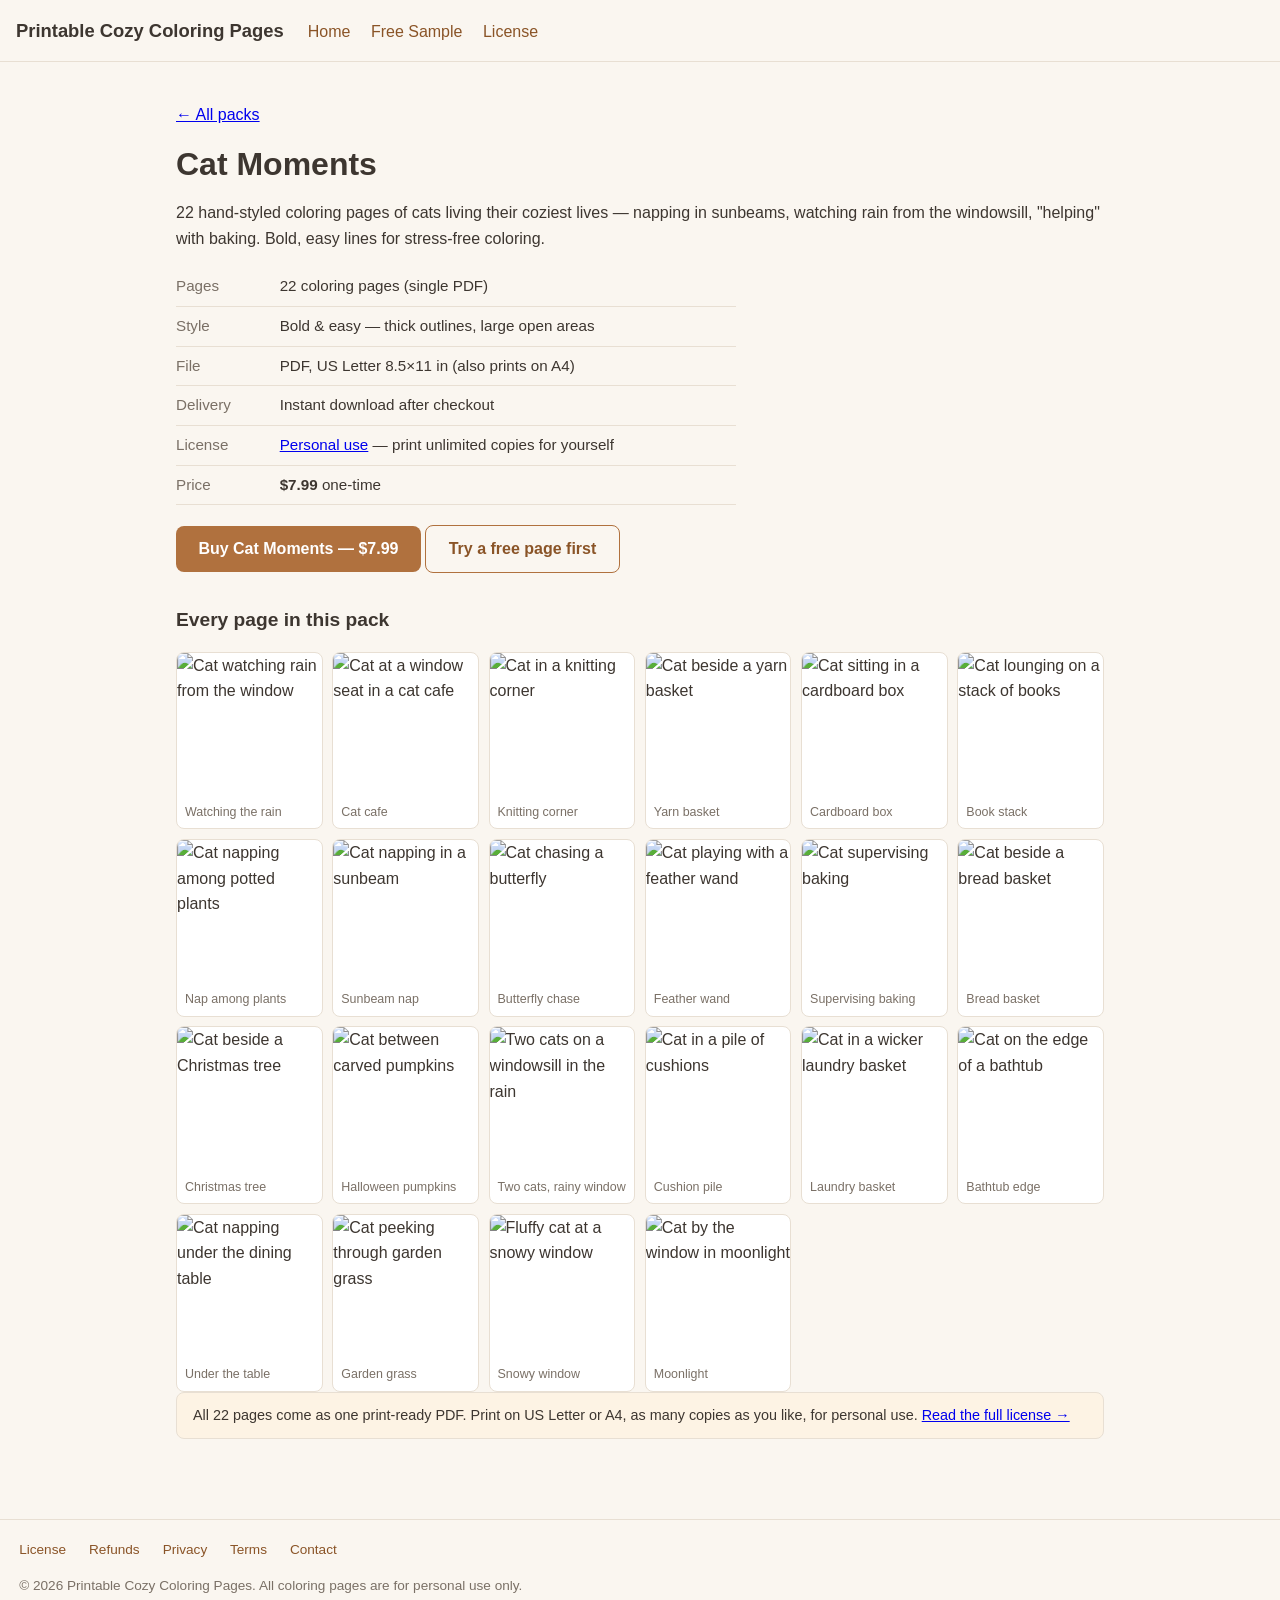
==== cat-moments.html @ 9f1aa416 "autorev 静态站上线 GitHub Pages（cozy.damolabs.app） 撤销: 删除 repo wyyxdgm/autorev-site" ====
<!DOCTYPE html>
<html lang="en">
<head>
<meta charset="utf-8">
<meta name="viewport" content="width=device-width, initial-scale=1">
<title>Cat Moments — 22 Printable Coloring Pages ($7.99)</title>
<link rel="stylesheet" href="style.css">
</head>
<body>
<header class="site">
  <a class="brand" href="index.html">Printable Cozy Coloring Pages</a>
  <nav>
    <a href="index.html">Home</a>
    <a href="free-sample.html">Free Sample</a>
    <a href="license.html">License</a>
  </nav>
</header>

<main>
  <p><a href="index.html">← All packs</a></p>
  <h1>Cat Moments</h1>
  <p class="lede">22 hand-styled coloring pages of cats living their coziest lives — napping in
  sunbeams, watching rain from the windowsill, "helping" with baking. Bold, easy lines for
  stress-free coloring.</p>

  <table class="spec-table">
    <tr><td>Pages</td><td>22 coloring pages (single PDF)</td></tr>
    <tr><td>Style</td><td>Bold &amp; easy — thick outlines, large open areas</td></tr>
    <tr><td>File</td><td>PDF, US Letter 8.5×11 in (also prints on A4)</td></tr>
    <tr><td>Delivery</td><td>Instant download after checkout</td></tr>
    <tr><td>License</td><td><a href="license.html">Personal use</a> — print unlimited copies for yourself</td></tr>
    <tr><td>Price</td><td><strong>$7.99</strong> one-time</td></tr>
  </table>

  <p style="margin-top:1.2rem">
    <a class="btn" href="#" data-checkout-product="PROD_6fKMDvaYbG8PzTMGIL0THs">Buy Cat Moments — $7.99</a>
    <a class="btn secondary" href="free-sample.html">Try a free page first</a>
  </p>

  <h2>Every page in this pack</h2>
  <div class="thumbs">
    <figure><img src="../assets/samples/sample-02-cat-window.jpg" alt="Cat watching rain from the window"><figcaption>Watching the rain</figcaption></figure>
    <figure><img src="../assets/samples/sample-04-cat-cafe.jpg" alt="Cat at a window seat in a cat cafe"><figcaption>Cat cafe</figcaption></figure>
    <figure><img src="../assets/samples/sample-09-knitting.jpg" alt="Cat in a knitting corner"><figcaption>Knitting corner</figcaption></figure>
    <figure><img src="../assets/packs/cat-moments/A1-yarn-basket.jpg" alt="Cat beside a yarn basket"><figcaption>Yarn basket</figcaption></figure>
    <figure><img src="../assets/packs/cat-moments/A2-cardboard-box.jpg" alt="Cat sitting in a cardboard box"><figcaption>Cardboard box</figcaption></figure>
    <figure><img src="../assets/packs/cat-moments/A3-book-stack.jpg" alt="Cat lounging on a stack of books"><figcaption>Book stack</figcaption></figure>
    <figure><img src="../assets/packs/cat-moments/A4-plants-nap.jpg" alt="Cat napping among potted plants"><figcaption>Nap among plants</figcaption></figure>
    <figure><img src="../assets/packs/cat-moments/A5-sunbeam.jpg" alt="Cat napping in a sunbeam"><figcaption>Sunbeam nap</figcaption></figure>
    <figure><img src="../assets/packs/cat-moments/A6-butterfly.jpg" alt="Cat chasing a butterfly"><figcaption>Butterfly chase</figcaption></figure>
    <figure><img src="../assets/packs/cat-moments/A7-feather-wand.jpg" alt="Cat playing with a feather wand"><figcaption>Feather wand</figcaption></figure>
    <figure><img src="../assets/packs/cat-moments/A8-baking-watch.jpg" alt="Cat supervising baking"><figcaption>Supervising baking</figcaption></figure>
    <figure><img src="../assets/packs/cat-moments/A9-bread-basket.jpg" alt="Cat beside a bread basket"><figcaption>Bread basket</figcaption></figure>
    <figure><img src="../assets/packs/cat-moments/A10-christmas-tree.jpg" alt="Cat beside a Christmas tree"><figcaption>Christmas tree</figcaption></figure>
    <figure><img src="../assets/packs/cat-moments/A11-halloween-pumpkins.jpg" alt="Cat between carved pumpkins"><figcaption>Halloween pumpkins</figcaption></figure>
    <figure><img src="../assets/packs/cat-moments/A12-two-cats-windowsill.jpg" alt="Two cats on a windowsill in the rain"><figcaption>Two cats, rainy window</figcaption></figure>
    <figure><img src="../assets/packs/cat-moments/A13-cushion-pile.jpg" alt="Cat in a pile of cushions"><figcaption>Cushion pile</figcaption></figure>
    <figure><img src="../assets/packs/cat-moments/A14-laundry-basket.jpg" alt="Cat in a wicker laundry basket"><figcaption>Laundry basket</figcaption></figure>
    <figure><img src="../assets/packs/cat-moments/A15-bathtub-edge.jpg" alt="Cat on the edge of a bathtub"><figcaption>Bathtub edge</figcaption></figure>
    <figure><img src="../assets/packs/cat-moments/A16-under-table.jpg" alt="Cat napping under the dining table"><figcaption>Under the table</figcaption></figure>
    <figure><img src="../assets/packs/cat-moments/A17-garden-grass.jpg" alt="Cat peeking through garden grass"><figcaption>Garden grass</figcaption></figure>
    <figure><img src="../assets/packs/cat-moments/A18-snowy-window.jpg" alt="Fluffy cat at a snowy window"><figcaption>Snowy window</figcaption></figure>
    <figure><img src="../assets/packs/cat-moments/A19-moonlight.jpg" alt="Cat by the window in moonlight"><figcaption>Moonlight</figcaption></figure>
  </div>

  <div class="note">
    All 22 pages come as one print-ready PDF. Print on US Letter or A4, as many copies as you
    like, for personal use. <a href="license.html">Read the full license →</a>
  </div>
</main>

<footer class="site">
  <nav>
    <a href="license.html">License</a>
    <a href="refund.html">Refunds</a>
    <a href="privacy.html">Privacy</a>
    <a href="terms.html">Terms</a>
    <a href="contact.html">Contact</a>
  </nav>
  <p>© 2026 Printable Cozy Coloring Pages. All coloring pages are for personal use only.</p>
</footer>
<script src="checkout.js"></script>
</body>
</html>
---- style.css ----
/* Cozy coloring pages — static site skeleton (internal draft, not live)
   Zero dependencies: system fonts only, no external requests. */

:root {
  --bg: #faf6f0;
  --card: #ffffff;
  --ink: #3d3630;
  --muted: #7a7066;
  --accent: #b0713e;
  --accent-dark: #8a5427;
  --line: #e8dfd3;
  --draft: #a33;
}

* { box-sizing: border-box; }

body {
  margin: 0;
  background: var(--bg);
  color: var(--ink);
  font-family: -apple-system, BlinkMacSystemFont, "Segoe UI", Roboto, Helvetica, Arial, sans-serif;
  line-height: 1.6;
}

/* Draft banner — remove at launch (after W1–W6 cleared) */
.draft-banner {
  background: var(--draft);
  color: #fff;
  text-align: center;
  font-size: 0.85rem;
  padding: 0.4rem 1rem;
}

header.site {
  padding: 1rem;
  border-bottom: 1px solid var(--line);
  display: flex;
  flex-wrap: wrap;
  gap: 0.5rem 1.5rem;
  align-items: baseline;
}

header.site .brand {
  font-weight: 700;
  font-size: 1.15rem;
  text-decoration: none;
  color: var(--ink);
}

nav a { color: var(--accent-dark); text-decoration: none; margin-right: 1rem; }
nav a:hover { text-decoration: underline; }

main { max-width: 960px; margin: 0 auto; padding: 1rem; }

h1 { font-size: 1.6rem; line-height: 1.25; margin: 0.5rem 0; }
h2 { font-size: 1.2rem; margin-top: 2rem; }

.hero p.lede { font-size: 1.05rem; color: var(--muted); max-width: 34em; }

.grid {
  display: grid;
  gap: 1rem;
  grid-template-columns: repeat(auto-fit, minmax(240px, 1fr));
  margin: 1rem 0;
}

.card {
  background: var(--card);
  border: 1px solid var(--line);
  border-radius: 10px;
  overflow: hidden;
  display: flex;
  flex-direction: column;
}

.card img { width: 100%; display: block; aspect-ratio: 1 / 1; object-fit: cover; }

.card .body { padding: 0.8rem 1rem 1rem; }
.card h3 { margin: 0 0 0.3rem; font-size: 1.05rem; }
.card p { margin: 0.2rem 0; font-size: 0.92rem; color: var(--muted); }
.card .price { font-weight: 700; color: var(--ink); font-size: 1rem; }

.card a.cover { display: block; }

.btn {
  display: inline-block;
  background: var(--accent);
  color: #fff;
  padding: 0.65rem 1.4rem;
  border-radius: 8px;
  text-decoration: none;
  font-weight: 600;
}
.btn:hover { background: var(--accent-dark); }

.btn.disabled {
  background: #c9bfb2;
  cursor: not-allowed;
}

.btn.secondary {
  background: transparent;
  color: var(--accent-dark);
  border: 1.5px solid var(--accent);
}
.btn.secondary:hover { background: #f4e9dd; }

.note {
  background: #fdf3e4;
  border: 1px solid var(--line);
  border-radius: 8px;
  padding: 0.7rem 1rem;
  font-size: 0.9rem;
}

.page-status {
  font-size: 0.85rem;
  color: var(--muted);
  border-left: 3px solid var(--line);
  padding-left: 0.7rem;
  margin: 1rem 0;
}

/* Product page thumbnails */
.thumbs {
  display: grid;
  gap: 0.6rem;
  grid-template-columns: repeat(auto-fill, minmax(140px, 1fr));
}
.thumbs figure { margin: 0; background: var(--card); border: 1px solid var(--line); border-radius: 8px; overflow: hidden; }
.thumbs img { width: 100%; aspect-ratio: 1/1; object-fit: cover; display: block; }
.thumbs figcaption { font-size: 0.78rem; color: var(--muted); padding: 0.35rem 0.5rem; }

.spec-table { border-collapse: collapse; width: 100%; max-width: 560px; font-size: 0.95rem; }
.spec-table td { padding: 0.45rem 0.8rem 0.45rem 0; border-bottom: 1px solid var(--line); vertical-align: top; }
.spec-table td:first-child { color: var(--muted); white-space: nowrap; padding-right: 1.5rem; }

footer.site {
  border-top: 1px solid var(--line);
  margin-top: 3rem;
  padding: 1.2rem;
  font-size: 0.85rem;
  color: var(--muted);
}
footer.site nav a { margin-right: 1.2rem; }

@media (min-width: 700px) {
  h1 { font-size: 2rem; }
  main { padding: 1.5rem 1rem 2rem; }
}
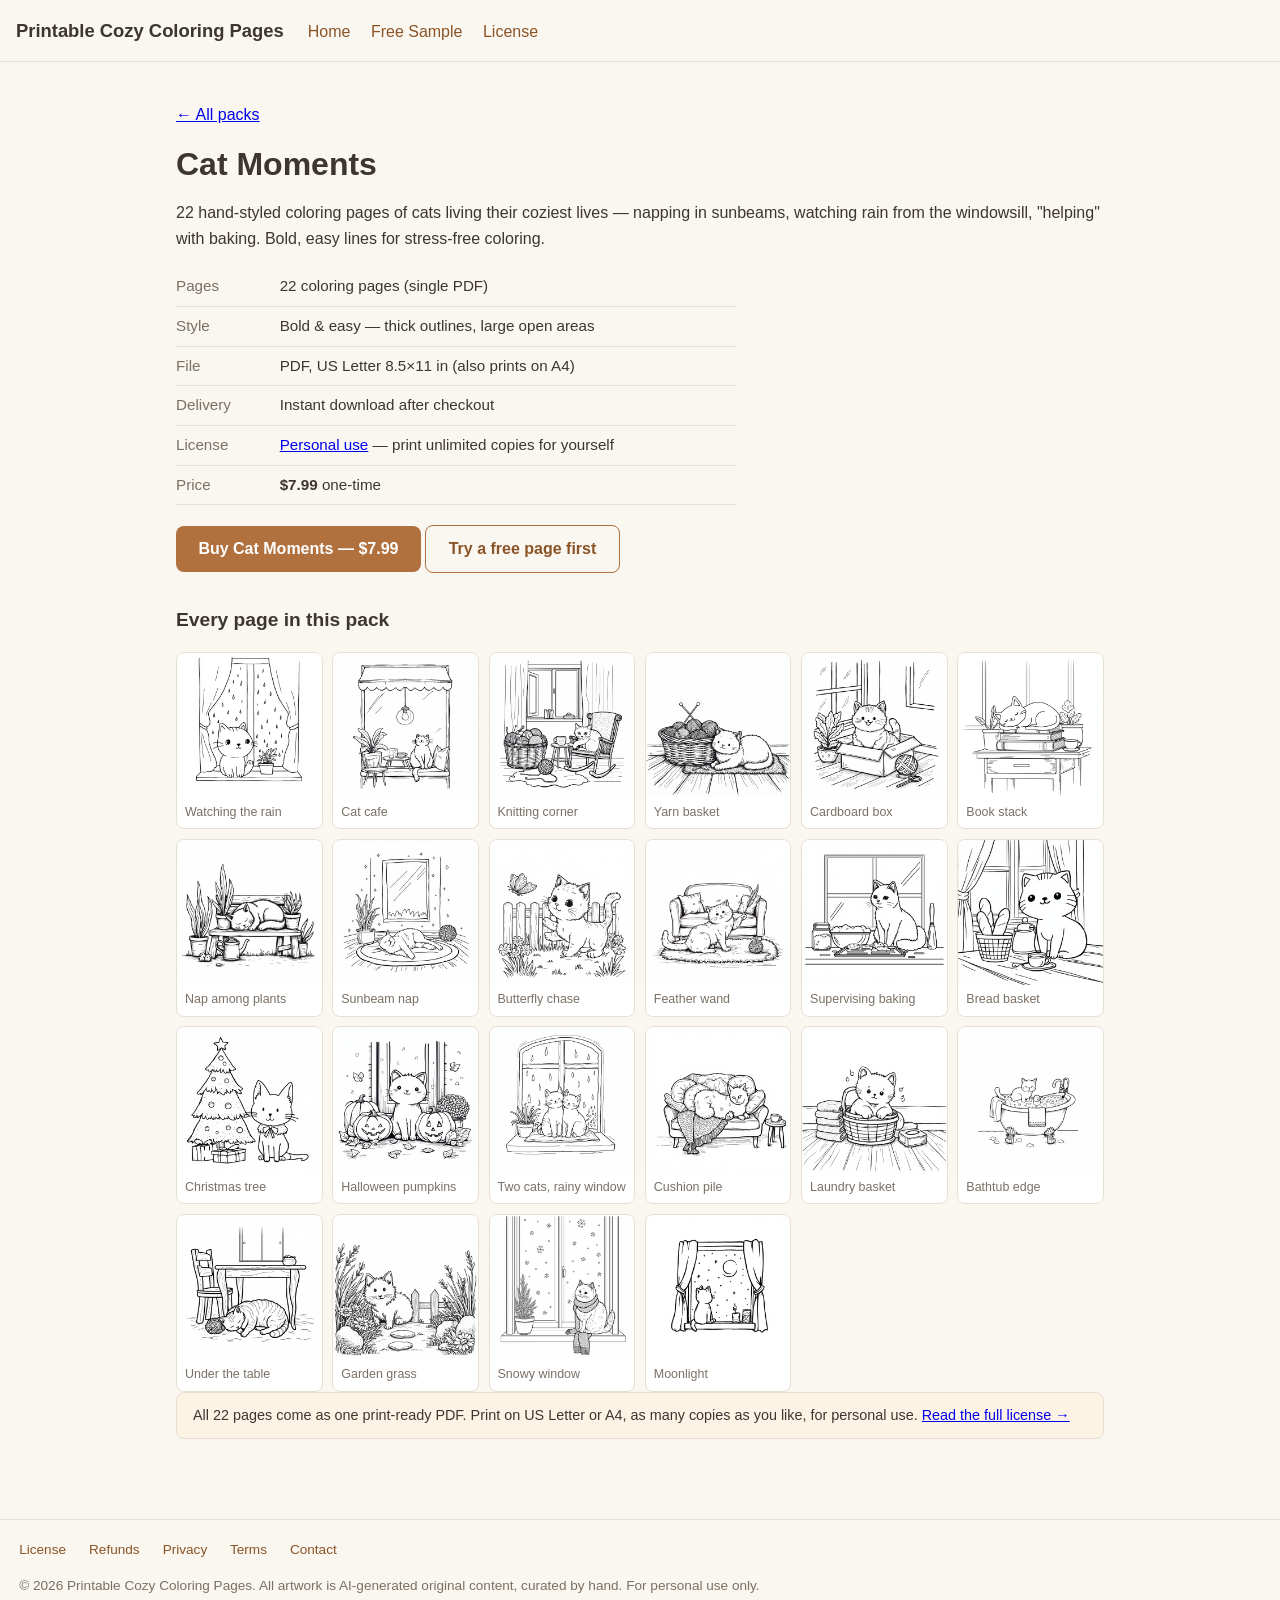
==== commit e8b3535a: "prod: checkout ENV prod + AI 披露页脚" ====
--- a/cat-moments.html
+++ b/cat-moments.html
@@ -4,6 +4,13 @@
 <meta charset="utf-8">
 <meta name="viewport" content="width=device-width, initial-scale=1">
 <title>Cat Moments — 22 Printable Coloring Pages ($7.99)</title>
+<meta name="description" content="22 printable coloring pages of cats in cozy everyday scenes — yarn baskets, sunny windowsills, bathtub naps. Bold &amp; easy lines, instant PDF download, print at home. $7.99.">
+<link rel="canonical" href="https://cozy.pulu.plus/cat-moments.html">
+<meta property="og:title" content="Cat Moments — 22 Printable Coloring Pages ($7.99)">
+<meta property="og:description" content="22 printable coloring pages of cats in cozy everyday scenes — yarn baskets, sunny windowsills, bathtub naps. Bold &amp; easy lines, instant PDF download, print at home. $7.99.">
+<meta property="og:url" content="https://cozy.pulu.plus/cat-moments.html">
+<meta property="og:type" content="website">
+<meta property="og:image" content="https://cozy.pulu.plus/assets/samples/sample-02-cat-window.jpg">
 <link rel="stylesheet" href="style.css">
 </head>
 <body>
@@ -77,7 +84,7 @@
     <a href="terms.html">Terms</a>
     <a href="contact.html">Contact</a>
   </nav>
-  <p>© 2026 Printable Cozy Coloring Pages. All coloring pages are for personal use only.</p>
+  <p>© 2026 Printable Cozy Coloring Pages. All artwork is AI-generated original content, curated by hand. For personal use only.</p>
 </footer>
 <script src="checkout.js"></script>
 </body>
